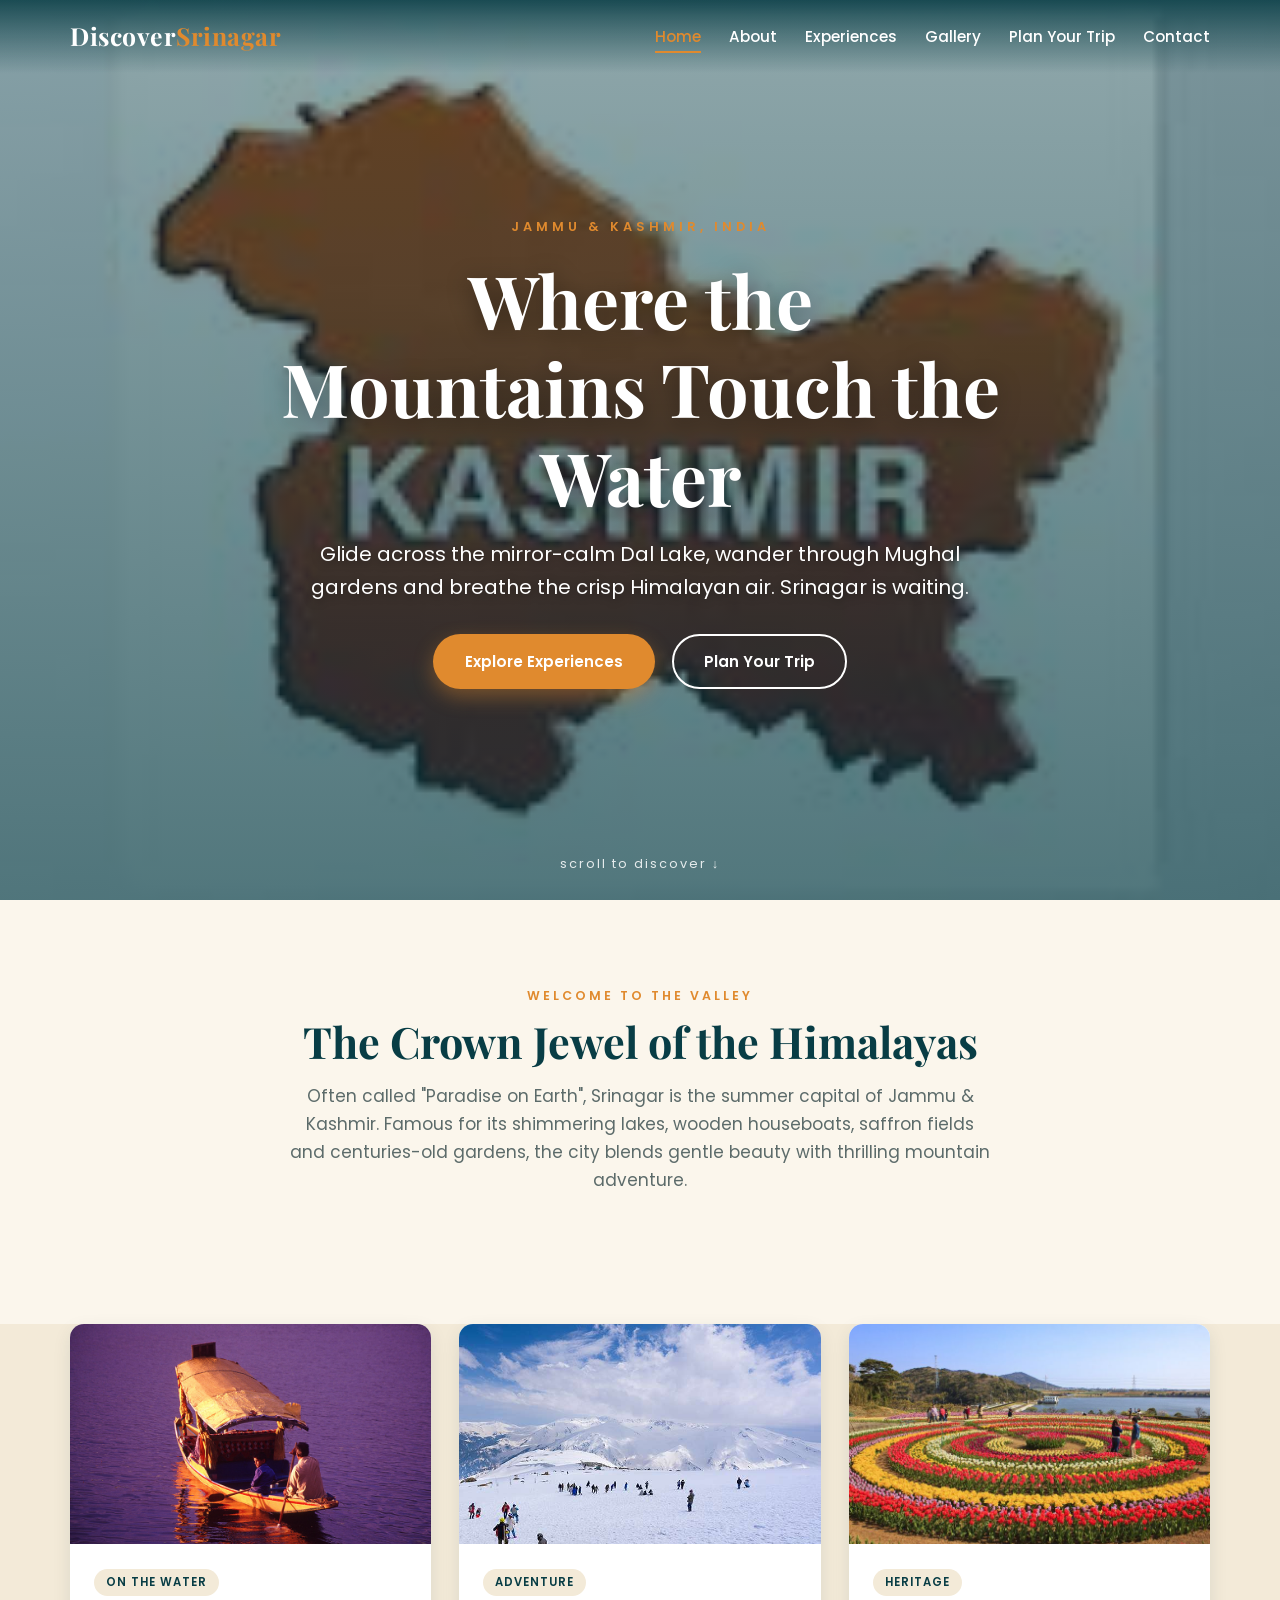
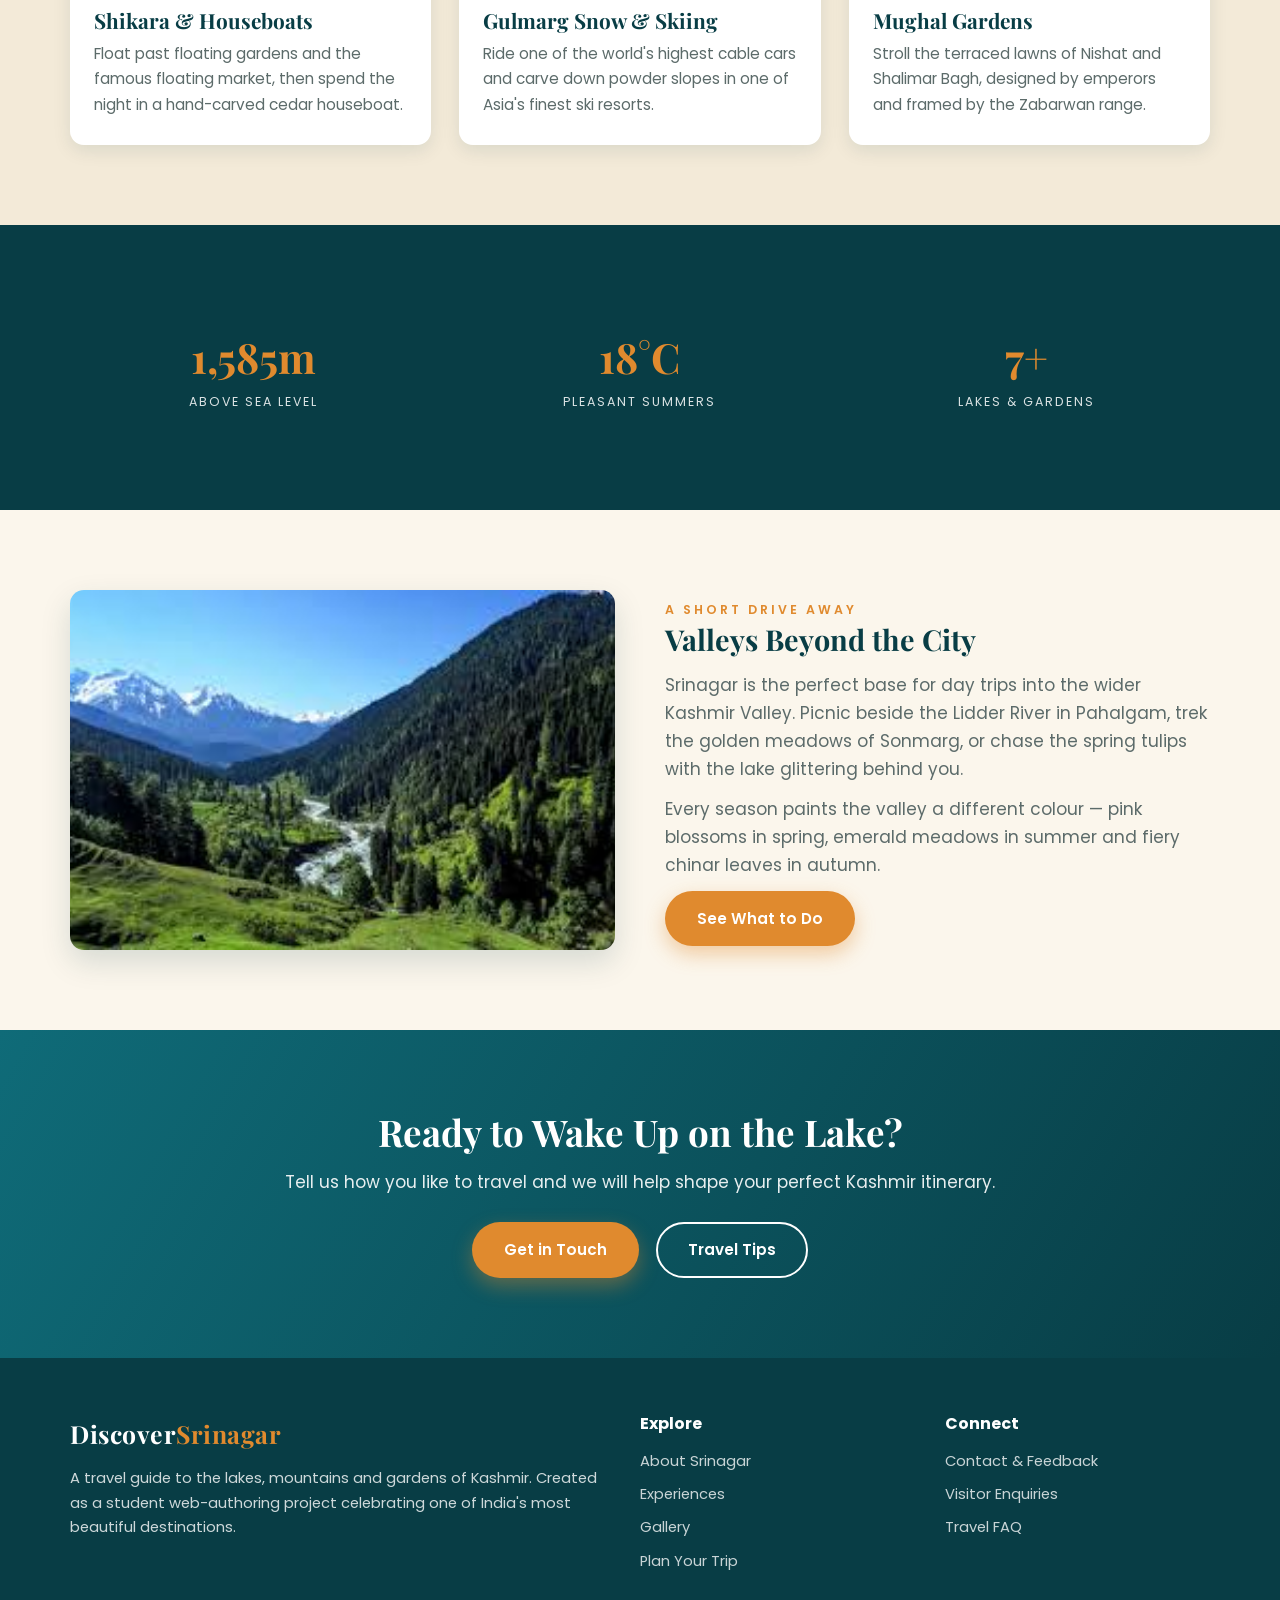
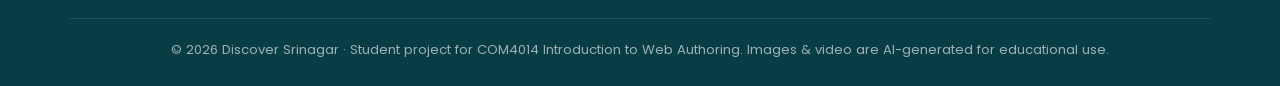
==== index.html @ ed1bdd4d "files" ====
<!DOCTYPE html>
<html lang="en">
<head>
  <meta charset="UTF-8" />
  <meta name="viewport" content="width=device-width, initial-scale=1.0" />
  <title>Discover Srinagar — Lakes, Mountains & Mughal Gardens of Kashmir</title>
  <meta name="description" content="Plan an unforgettable journey to Srinagar, Kashmir. Shikara rides on Dal Lake, snow adventures in Gulmarg, Mughal gardens, houseboats and authentic Kashmiri culture." />
  <link rel="preconnect" href="https://fonts.googleapis.com" />
  <link rel="preconnect" href="https://fonts.gstatic.com" crossorigin />
  <link href="https://fonts.googleapis.com/css2?family=Playfair+Display:wght@500;600;700&family=Poppins:wght@300;400;500;600&display=swap" rel="stylesheet" />
  <link rel="stylesheet" href="style.css" />
</head>
<body>

  <!-- ===== Header / Navigation ===== -->
  <header class="site-header">
    <div class="container nav">
      <a href="index.html" class="logo">Discover<span>Srinagar</span></a>
      <input type="checkbox" id="nav-toggle" class="nav-toggle" />
      <label for="nav-toggle" class="hamburger">&#9776;</label>
      <ul class="nav-links">
        <li><a href="index.html" class="active">Home</a></li>
        <li><a href="about.html">About</a></li>
        <li><a href="experiences.html">Experiences</a></li>
        <li><a href="gallery.html">Gallery</a></li>
        <li><a href="plan.html">Plan Your Trip</a></li>
        <li><a href="contact.html">Contact</a></li>
      </ul>
    </div>
  </header>

  <!-- ===== Hero with video background ===== -->
  <section class="hero">
    <video class="hero-video" autoplay muted loop playsinline poster="images/poster.jpg">
      <source src="media/dal-lake.mp4" type="video/mp4" />
    </video>
    <div class="hero-overlay"></div>
    <div class="hero-content">
      <span class="hero-eyebrow">Jammu &amp; Kashmir, India</span>
      <h1>Where the Mountains Touch the Water</h1>
      <p>Glide across the mirror-calm Dal Lake, wander through Mughal gardens and breathe the crisp Himalayan air. Srinagar is waiting.</p>
      <a href="experiences.html" class="btn btn-primary">Explore Experiences</a>
      <a href="plan.html" class="btn btn-outline">Plan Your Trip</a>
    </div>
    <span class="scroll-cue">scroll to discover &#8595;</span>
  </section>

  <!-- ===== Intro ===== -->
  <section>
    <div class="container section-head">
      <span class="eyebrow">Welcome to the Valley</span>
      <h2>The Crown Jewel of the Himalayas</h2>
      <p>Often called "Paradise on Earth", Srinagar is the summer capital of Jammu &amp; Kashmir. Famous for its shimmering lakes, wooden houseboats, saffron fields and centuries-old gardens, the city blends gentle beauty with thrilling mountain adventure.</p>
    </div>
  </section>

  <!-- ===== Highlight cards ===== -->
  <section class="alt-bg" style="padding-top:0;">
    <div class="container">
      <div class="grid grid-3">
        <article class="card reveal d1">
          <div class="card-img"><img src="images/shikara.jpg" alt="Traditional shikara boat with heart-shaped paddle on Dal Lake" loading="lazy" width="1200" height="900" /></div>
          <div class="card-body">
            <span class="card-tag">On the water</span>
            <h3>Shikara &amp; Houseboats</h3>
            <p>Float past floating gardens and the famous floating market, then spend the night in a hand-carved cedar houseboat.</p>
          </div>
        </article>
        <article class="card reveal d2">
          <div class="card-img"><img src="images/gulmarg.jpg" alt="Skiers on the snowy slopes of Gulmarg" loading="lazy" width="1200" height="900" /></div>
          <div class="card-body">
            <span class="card-tag">Adventure</span>
            <h3>Gulmarg Snow &amp; Skiing</h3>
            <p>Ride one of the world's highest cable cars and carve down powder slopes in one of Asia's finest ski resorts.</p>
          </div>
        </article>
        <article class="card reveal d3">
          <div class="card-img"><img src="images/garden.jpg" alt="Terraced Mughal garden with fountains in Srinagar" loading="lazy" width="1200" height="900" /></div>
          <div class="card-body">
            <span class="card-tag">Heritage</span>
            <h3>Mughal Gardens</h3>
            <p>Stroll the terraced lawns of Nishat and Shalimar Bagh, designed by emperors and framed by the Zabarwan range.</p>
          </div>
        </article>
      </div>
    </div>
  </section>

  <!-- ===== Stats ===== -->
  <section class="stats">
    <div class="container grid grid-3">
      <div class="stat"><div class="num">1,585m</div><div class="label">Above sea level</div></div>
      <div class="stat"><div class="num">18&#176;C</div><div class="label">Pleasant summers</div></div>
      <div class="stat"><div class="num">7+</div><div class="label">Lakes &amp; gardens</div></div>
    </div>
  </section>

  <!-- ===== Feature split ===== -->
  <section>
    <div class="container">
      <div class="split">
        <div class="split-media"><img src="images/pahalgam.jpg" alt="Green meadows and a river in Pahalgam valley" loading="lazy" /></div>
        <div class="split-text">
          <span class="eyebrow" style="color:var(--saffron);font-weight:600;letter-spacing:3px;text-transform:uppercase;font-size:0.78rem;">A short drive away</span>
          <h3>Valleys Beyond the City</h3>
          <p>Srinagar is the perfect base for day trips into the wider Kashmir Valley. Picnic beside the Lidder River in Pahalgam, trek the golden meadows of Sonmarg, or chase the spring tulips with the lake glittering behind you.</p>
          <p>Every season paints the valley a different colour — pink blossoms in spring, emerald meadows in summer and fiery chinar leaves in autumn.</p>
          <a href="experiences.html" class="btn btn-primary">See What to Do</a>
        </div>
      </div>
    </div>
  </section>

  <!-- ===== CTA ===== -->
  <section class="cta">
    <div class="container">
      <h2>Ready to Wake Up on the Lake?</h2>
      <p>Tell us how you like to travel and we will help shape your perfect Kashmir itinerary.</p>
      <a href="contact.html" class="btn btn-primary">Get in Touch</a>
      <a href="plan.html" class="btn btn-outline">Travel Tips</a>
    </div>
  </section>

  <!-- ===== Footer ===== -->
  <footer class="site-footer">
    <div class="container">
      <div class="footer-grid">
        <div>
          <a href="index.html" class="logo">Discover<span>Srinagar</span></a>
          <p>A travel guide to the lakes, mountains and gardens of Kashmir. Created as a student web-authoring project celebrating one of India's most beautiful destinations.</p>
        </div>
        <div>
          <h4>Explore</h4>
          <ul class="footer-links">
            <li><a href="about.html">About Srinagar</a></li>
            <li><a href="experiences.html">Experiences</a></li>
            <li><a href="gallery.html">Gallery</a></li>
            <li><a href="plan.html">Plan Your Trip</a></li>
          </ul>
        </div>
        <div>
          <h4>Connect</h4>
          <ul class="footer-links">
            <li><a href="contact.html">Contact &amp; Feedback</a></li>
            <li><a href="contact.html">Visitor Enquiries</a></li>
            <li><a href="plan.html#faq">Travel FAQ</a></li>
          </ul>
        </div>
      </div>
      <div class="footer-bottom">
        <p>&copy; 2026 Discover Srinagar &middot; Student project for COM4014 Introduction to Web Authoring. Images &amp; video are AI-generated for educational use.</p>
      </div>
    </div>
  </footer>

</body>
</html>
---- style.css ----
/* Discover Srinagar
   styles for the whole site - tweak the variables below if you
   want to change the colour mood quickly. */

:root {
  --saffron: #e08a2e;
  --saffron-dark: #c2701b;
  --lake: #0f6b78;
  --lake-dark: #083d45;
  --crimson: #b8412f;
  --cream: #fbf6ec;
  --sand: #f3ead8;
  --ink: #20302f;
  --muted: #5c6b6a;
  --white: #fff;
  --shadow: 0 12px 30px rgba(8, 61, 69, 0.15);
  --shadow-soft: 0 6px 18px rgba(8, 61, 69, 0.1);
  --radius: 14px;
  --maxw: 1140px;
}

* {
  margin: 0;
  padding: 0;
  box-sizing: border-box;
}

html {
  scroll-behavior: smooth;
}

body {
  font-family: "Poppins", "Segoe UI", Arial, sans-serif;
  font-size: 17px;
  line-height: 1.65;
  color: var(--ink);
  background: var(--cream);
}

h1, h2, h3, h4 {
  font-family: "Playfair Display", Georgia, serif;
  font-weight: 700;
  line-height: 1.2;
  color: var(--lake-dark);
}

a {
  color: var(--lake);
  text-decoration: none;
}

img {
  display: block;
  max-width: 100%;
}

/* keeps content from hugging the screen edges */
.container {
  width: 90%;
  max-width: var(--maxw);
  margin: 0 auto;
}

/* --- top nav bar --- */
.site-header {
  position: fixed;
  top: 0;
  left: 0;
  width: 100%;
  z-index: 50;
  /* fades from a dark tint into nothing so it sits over the hero video */
  background: linear-gradient(180deg, rgba(8, 61, 69, 0.85), rgba(8, 61, 69, 0));
  transition: background 0.3s ease;
}

/* inner pages don't have the video, so make the bar solid + sticky */
.solid-header .site-header {
  position: sticky;
  background: var(--lake-dark);
  box-shadow: var(--shadow-soft);
}

.nav {
  display: flex;
  align-items: center;
  justify-content: space-between;
  padding: 16px 0;
}

.logo {
  font-family: "Playfair Display", serif;
  font-size: 1.55rem;
  font-weight: 700;
  letter-spacing: 0.5px;
  color: var(--white);
}
.logo span { color: var(--saffron); }

.nav-links {
  display: flex;
  align-items: center;
  gap: 28px;
  list-style: none;
}

.nav-links a {
  position: relative;
  padding: 4px 0;
  font-size: 0.95rem;
  font-weight: 500;
  color: var(--white);
}

/* little underline that grows out from the left on hover */
.nav-links a::after {
  content: "";
  position: absolute;
  left: 0;
  bottom: -2px;
  width: 0;
  height: 2px;
  background: var(--saffron);
  transition: width 0.3s ease;
}
.nav-links a:hover::after,
.nav-links a.active::after { width: 100%; }
.nav-links a.active { color: var(--saffron); }

/* hamburger is hidden until we hit the mobile breakpoint */
.nav-toggle { display: none; }
.hamburger {
  display: none;
  font-size: 1.7rem;
  color: var(--white);
  cursor: pointer;
  user-select: none;
}

/* --- big hero with the dal lake video --- */
.hero {
  position: relative;
  height: 100vh;
  min-height: 560px;
  display: flex;
  align-items: center;
  justify-content: center;
  overflow: hidden;
  text-align: center;
  color: var(--white);
}

.hero-video {
  position: absolute;
  top: 50%;
  left: 50%;
  min-width: 100%;
  min-height: 100%;
  width: auto;
  height: auto;
  transform: translate(-50%, -50%);
  object-fit: cover;
  z-index: -2;
}

.hero-overlay {
  position: absolute;
  inset: 0;
  z-index: -1;
  background: linear-gradient(180deg, rgba(8, 61, 69, 0.45), rgba(8, 61, 69, 0.7));
}

.hero-content {
  max-width: 760px;
  padding: 0 20px;
  animation: fadeUp 1.2s ease both;
}

.hero-eyebrow {
  display: inline-block;
  margin-bottom: 18px;
  font-size: 0.8rem;
  font-weight: 600;
  letter-spacing: 4px;
  text-transform: uppercase;
  color: var(--saffron);
}

.hero h1 {
  margin-bottom: 18px;
  font-size: clamp(2.4rem, 6vw, 4.6rem);
  color: var(--white);
  text-shadow: 0 4px 24px rgba(0, 0, 0, 0.4);
}

.hero p {
  margin-bottom: 30px;
  font-size: clamp(1rem, 2vw, 1.25rem);
  text-shadow: 0 2px 10px rgba(0, 0, 0, 0.4);
}

.scroll-cue {
  position: absolute;
  bottom: 26px;
  left: 50%;
  transform: translateX(-50%);
  font-size: 0.8rem;
  letter-spacing: 2px;
  color: var(--white);
  opacity: 0.85;
  animation: bob 1.8s ease-in-out infinite;
}

/* smaller banner used on the about/gallery/etc pages */
.page-banner {
  position: relative;
  height: 46vh;
  min-height: 320px;
  display: flex;
  align-items: center;
  justify-content: center;
  text-align: center;
  color: var(--white);
  background-size: cover;
  background-position: center;
}

.page-banner::before {
  content: "";
  position: absolute;
  inset: 0;
  background: linear-gradient(180deg, rgba(8, 61, 69, 0.4), rgba(8, 61, 69, 0.72));
}

.banner-inner {
  position: relative;
  z-index: 1;
  padding: 0 20px;
  animation: fadeUp 1s ease both;
}

.page-banner h1 {
  font-size: clamp(2rem, 5vw, 3.4rem);
  color: var(--white);
  text-shadow: 0 3px 18px rgba(0, 0, 0, 0.45);
}

.page-banner p {
  margin-top: 10px;
  font-size: 1.1rem;
  text-shadow: 0 2px 8px rgba(0, 0, 0, 0.4);
}

/* --- buttons --- */
.btn {
  display: inline-block;
  padding: 13px 30px;
  border: 2px solid transparent;
  border-radius: 40px;
  font-size: 0.95rem;
  font-weight: 600;
  cursor: pointer;
  transition: transform 0.25s ease, box-shadow 0.25s ease, background 0.25s ease;
}

.btn-primary {
  background: var(--saffron);
  color: var(--white);
  box-shadow: 0 8px 20px rgba(224, 138, 46, 0.4);
}
.btn-primary:hover {
  background: var(--saffron-dark);
  transform: translateY(-3px);
  box-shadow: 0 12px 26px rgba(224, 138, 46, 0.5);
}

.btn-outline {
  margin-left: 12px;
  background: transparent;
  color: var(--white);
  border-color: var(--white);
}
.btn-outline:hover {
  background: var(--white);
  color: var(--lake-dark);
  transform: translateY(-3px);
}

/* --- generic section spacing --- */
section { padding: 80px 0; }

.section-head {
  max-width: 700px;
  margin: 0 auto 50px;
  text-align: center;
}
.section-head .eyebrow {
  font-size: 0.78rem;
  font-weight: 600;
  letter-spacing: 3px;
  text-transform: uppercase;
  color: var(--saffron);
}
.section-head h2 {
  margin: 8px 0 14px;
  font-size: clamp(1.9rem, 4vw, 2.7rem);
}
.section-head p { color: var(--muted); }

.alt-bg { background: var(--sand); }

/* --- card grids --- */
.grid { display: grid; gap: 28px; }
.grid-2 { grid-template-columns: repeat(2, 1fr); }
.grid-3 { grid-template-columns: repeat(3, 1fr); }

.card {
  background: var(--white);
  border-radius: var(--radius);
  overflow: hidden;
  box-shadow: var(--shadow-soft);
  transition: transform 0.3s ease, box-shadow 0.3s ease;
}
.card:hover {
  transform: translateY(-8px);
  box-shadow: var(--shadow);
}

.card-img {
  height: 220px;
  overflow: hidden;
}
.card-img img {
  width: 100%;
  height: 100%;
  object-fit: cover;
  transition: transform 0.6s ease;
}
.card:hover .card-img img { transform: scale(1.1); }

.card-body { padding: 22px 24px 28px; }
.card-body h3 { margin-bottom: 8px; font-size: 1.3rem; }
.card-body p { font-size: 0.96rem; color: var(--muted); }

.card-tag {
  display: inline-block;
  margin-bottom: 12px;
  padding: 4px 12px;
  border-radius: 20px;
  background: var(--sand);
  color: var(--lake-dark);
  font-size: 0.72rem;
  font-weight: 600;
  letter-spacing: 1px;
  text-transform: uppercase;
}

/* --- the alternating image + text rows --- */
.split {
  display: grid;
  grid-template-columns: 1fr 1fr;
  gap: 50px;
  align-items: center;
  margin-bottom: 70px;
}
.split:last-child { margin-bottom: 0; }

.split img {
  width: 100%;
  height: 360px;
  object-fit: cover;
  border-radius: var(--radius);
  box-shadow: var(--shadow);
}

/* flips the order so every other row mirrors */
.split.reverse .split-text { order: 2; }
.split.reverse .split-media { order: 1; }

.split-text h3 { margin-bottom: 14px; font-size: 1.8rem; }
.split-text p { margin-bottom: 12px; color: var(--muted); }

/* --- dark stats strip --- */
.stats {
  background: var(--lake-dark);
  color: var(--white);
}
.stats .grid-3 { gap: 20px; }

.stat { padding: 18px; text-align: center; }
.stat .num {
  font-family: "Playfair Display", serif;
  font-size: 2.6rem;
  font-weight: 700;
  color: var(--saffron);
}
.stat .label {
  font-size: 0.78rem;
  letter-spacing: 2px;
  text-transform: uppercase;
  opacity: 0.85;
}

/* --- photo gallery --- */
.gallery-grid {
  display: grid;
  grid-template-columns: repeat(3, 1fr);
  gap: 16px;
}
.gallery-grid figure {
  position: relative;
  overflow: hidden;
  border-radius: var(--radius);
  box-shadow: var(--shadow-soft);
  cursor: pointer;
}
.gallery-grid img {
  width: 100%;
  height: 250px;
  object-fit: cover;
  transition: transform 0.6s ease;
}

/* caption slides in over the photo on hover */
.gallery-grid figcaption {
  position: absolute;
  inset: 0;
  display: flex;
  align-items: flex-end;
  padding: 18px;
  font-weight: 600;
  color: var(--white);
  background: linear-gradient(180deg, transparent 45%, rgba(8, 61, 69, 0.8));
  opacity: 0;
  transition: opacity 0.4s ease;
}
.gallery-grid figure:hover img { transform: scale(1.12); }
.gallery-grid figure:hover figcaption { opacity: 1; }

/* a couple of the photos span two rows to break the grid up */
.tall { grid-row: span 2; }
.tall img { height: 100%; }

/* --- contact form --- */
.form-wrap {
  display: grid;
  grid-template-columns: 1fr 1fr;
  gap: 50px;
  align-items: start;
}

.form-card {
  padding: 38px;
  background: var(--white);
  border-radius: var(--radius);
  box-shadow: var(--shadow);
}

.form-row {
  display: grid;
  grid-template-columns: 1fr 1fr;
  gap: 18px;
}

.field { margin-bottom: 20px; }
.field label {
  display: block;
  margin-bottom: 7px;
  font-size: 0.9rem;
  font-weight: 600;
  color: var(--lake-dark);
}

.field input,
.field select,
.field textarea {
  width: 100%;
  padding: 12px 14px;
  border: 1.6px solid #d8d0bf;
  border-radius: 10px;
  background: var(--cream);
  color: var(--ink);
  font-family: inherit;
  font-size: 0.95rem;
  transition: border-color 0.25s ease, box-shadow 0.25s ease;
}

/* soft glow when a field is focused */
.field input:focus,
.field select:focus,
.field textarea:focus {
  outline: none;
  border-color: var(--saffron);
  box-shadow: 0 0 0 3px rgba(224, 138, 46, 0.18);
}

.field textarea {
  min-height: 130px;
  resize: vertical;
}

.form-aside { padding-top: 6px; }

.info-line {
  display: flex;
  gap: 14px;
  align-items: flex-start;
  margin-bottom: 24px;
}
.info-line .ico {
  flex: 0 0 44px;
  height: 44px;
  display: flex;
  align-items: center;
  justify-content: center;
  border-radius: 50%;
  background: var(--sand);
  font-size: 1.2rem;
}
.info-line h4 {
  margin-bottom: 2px;
  font-family: "Poppins", sans-serif;
  font-size: 1rem;
}
.info-line p { font-size: 0.92rem; color: var(--muted); }

/* --- call to action band --- */
.cta {
  text-align: center;
  color: var(--white);
  background: linear-gradient(120deg, var(--lake), var(--lake-dark));
}
.cta h2 { margin-bottom: 14px; font-size: 2.3rem; color: var(--white); }
.cta p { margin-bottom: 26px; opacity: 0.9; }
.cta .btn-outline { border-color: var(--white); }

/* --- footer --- */
.site-footer {
  padding: 56px 0 26px;
  font-size: 0.92rem;
  color: rgba(255, 255, 255, 0.8);
  background: var(--lake-dark);
}

.footer-grid {
  display: grid;
  grid-template-columns: 2fr 1fr 1fr;
  gap: 40px;
  margin-bottom: 36px;
}

.site-footer h4 {
  margin-bottom: 16px;
  font-family: "Poppins", sans-serif;
  font-size: 1rem;
  color: var(--white);
}
.site-footer .logo {
  display: inline-block;
  margin-bottom: 12px;
}

.footer-links { list-style: none; }
.footer-links li { margin-bottom: 9px; }
.footer-links a {
  color: rgba(255, 255, 255, 0.78);
  transition: color 0.25s ease, padding-left 0.25s ease;
}
.footer-links a:hover {
  padding-left: 5px;
  color: var(--saffron);
}

.footer-bottom {
  padding-top: 20px;
  border-top: 1px solid rgba(255, 255, 255, 0.15);
  text-align: center;
  font-size: 0.82rem;
  opacity: 0.75;
}
.footer-bottom a { color: var(--saffron); }

/* --- animations --- */
@keyframes fadeUp {
  from { opacity: 0; transform: translateY(30px); }
  to   { opacity: 1; transform: translateY(0); }
}

@keyframes bob {
  0%, 100% { transform: translateX(-50%) translateY(0); }
  50%      { transform: translateX(-50%) translateY(8px); }
}

/* fade the cards in one after another */
.reveal { animation: fadeUp 0.9s ease both; }
.d1 { animation-delay: 0.1s; }
.d2 { animation-delay: 0.25s; }
.d3 { animation-delay: 0.4s; }
.d4 { animation-delay: 0.55s; }

/* --- tablet --- */
@media (max-width: 900px) {
  .grid-3 { grid-template-columns: 1fr 1fr; }
  .footer-grid { grid-template-columns: 1fr 1fr; }
  .split, .form-wrap { grid-template-columns: 1fr; }
  .split.reverse .split-text,
  .split.reverse .split-media { order: 0; }
  .gallery-grid { grid-template-columns: 1fr 1fr; }
  .tall { grid-row: span 1; }
  .tall img { height: 250px; }
}

/* --- phones --- */
@media (max-width: 640px) {
  .grid-2, .grid-3, .gallery-grid, .form-row { grid-template-columns: 1fr; }
  .footer-grid { grid-template-columns: 1fr; }

  /* show the hamburger and turn the menu into a drop-down */
  .hamburger { display: block; }
  .nav-links {
    position: absolute;
    top: 100%;
    left: 0;
    width: 100%;
    max-height: 0;
    flex-direction: column;
    gap: 0;
    overflow: hidden;
    background: var(--lake-dark);
    transition: max-height 0.35s ease;
  }
  .nav-links li {
    width: 100%;
    text-align: center;
  }
  .nav-links li a {
    display: block;
    padding: 14px 0;
    border-top: 1px solid rgba(255, 255, 255, 0.08);
  }
  /* the checkbox flips this open without any JS */
  .nav-toggle:checked ~ .nav-links { max-height: 400px; }

  .btn-outline { margin: 12px 0 0; }
}
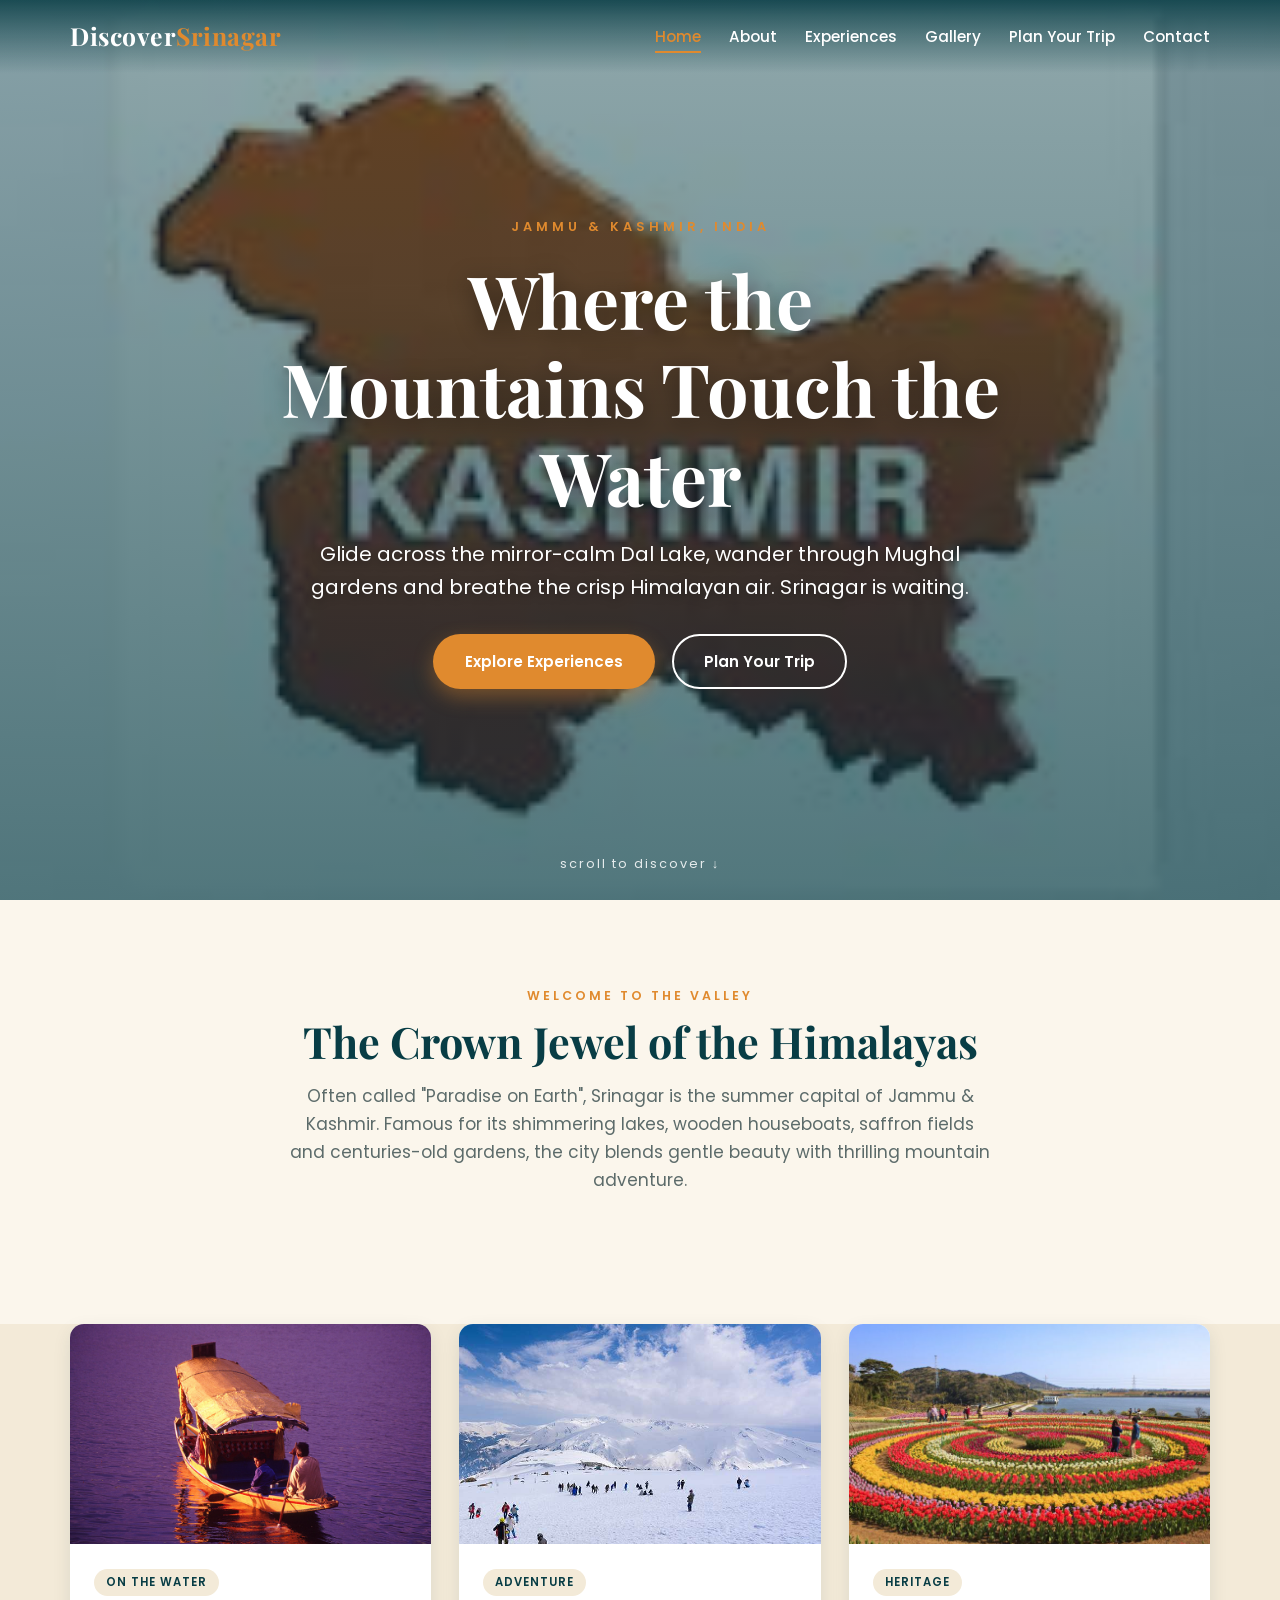
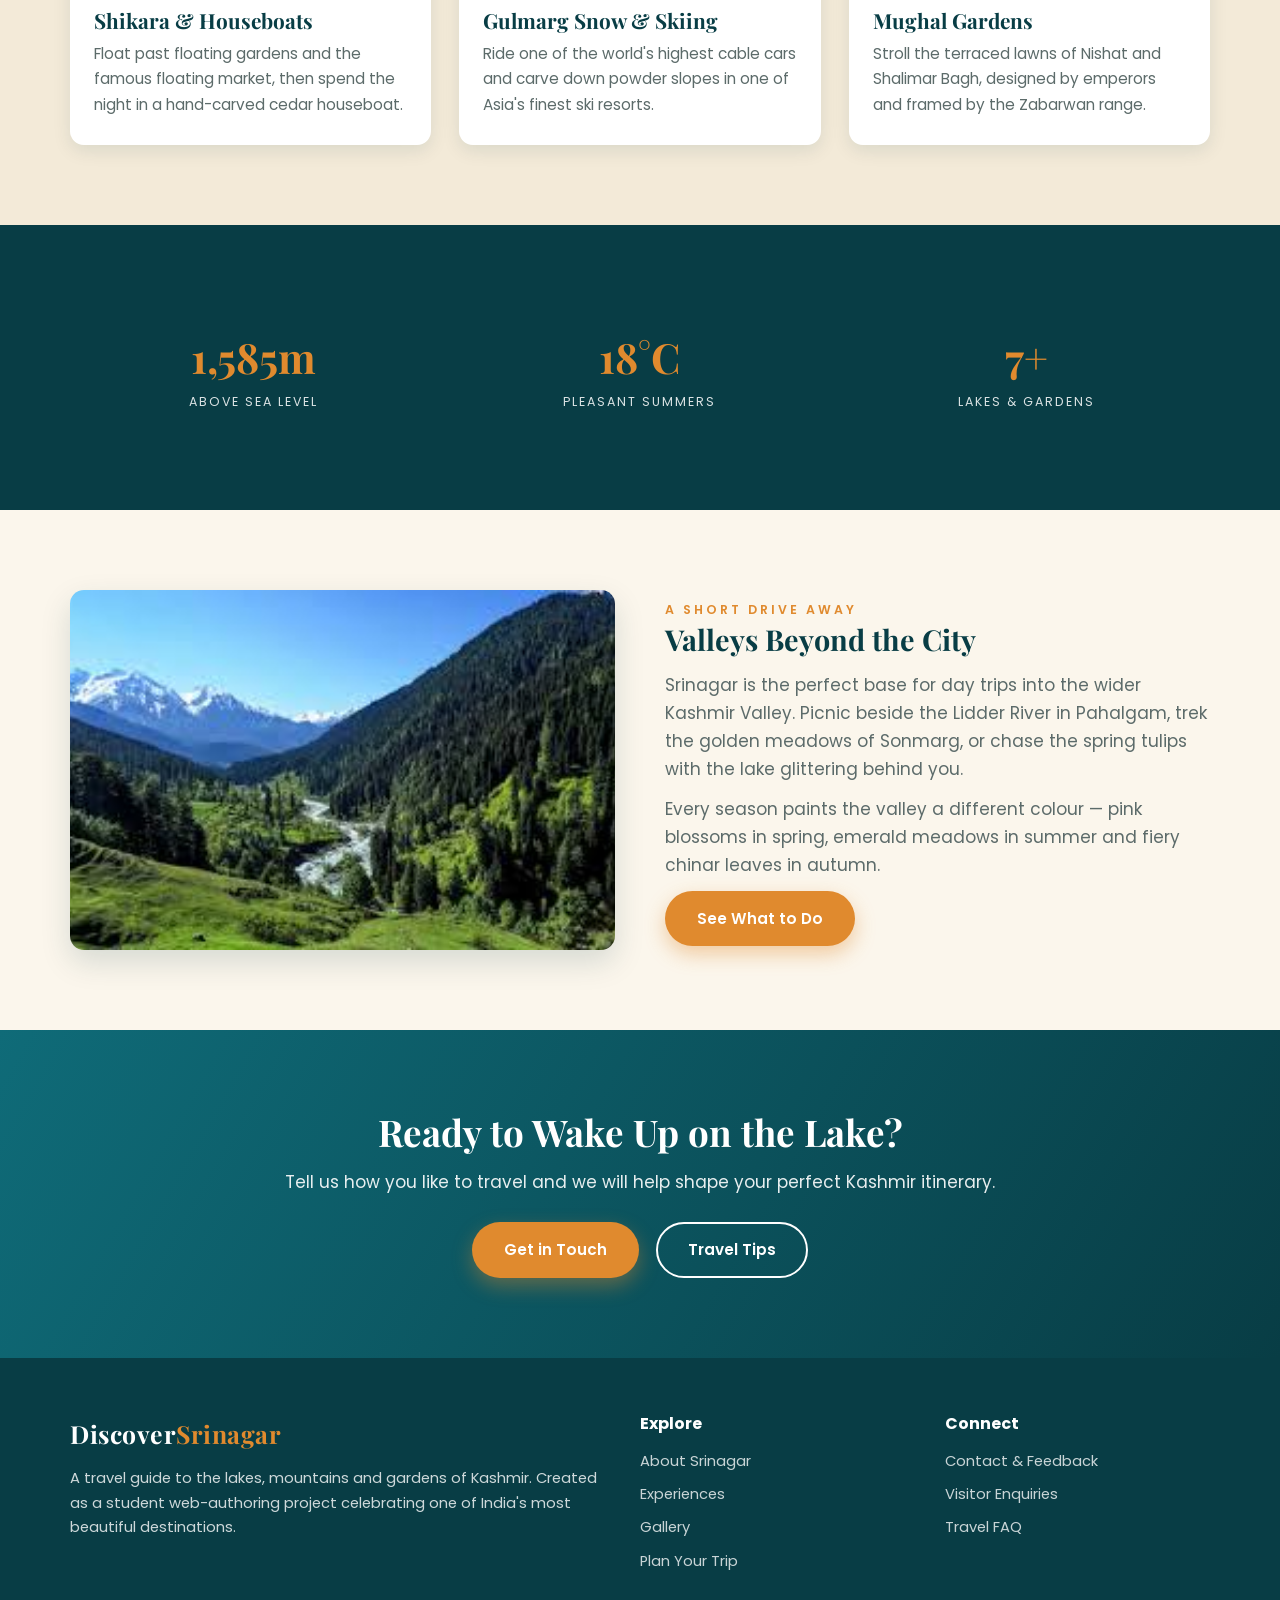
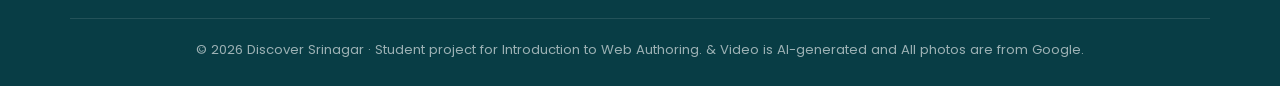
==== commit 63600455: "fimal" ====
--- a/index.html
+++ b/index.html
@@ -148,7 +148,7 @@
         </div>
       </div>
       <div class="footer-bottom">
-        <p>&copy; 2026 Discover Srinagar &middot; Student project for COM4014 Introduction to Web Authoring. Images &amp; video are AI-generated for educational use.</p>
+        <p>&copy; 2026 Discover Srinagar &middot; Student project for Introduction to Web Authoring.  &amp; Video is AI-generated and All photos are from Google.</p>
       </div>
     </div>
   </footer>
